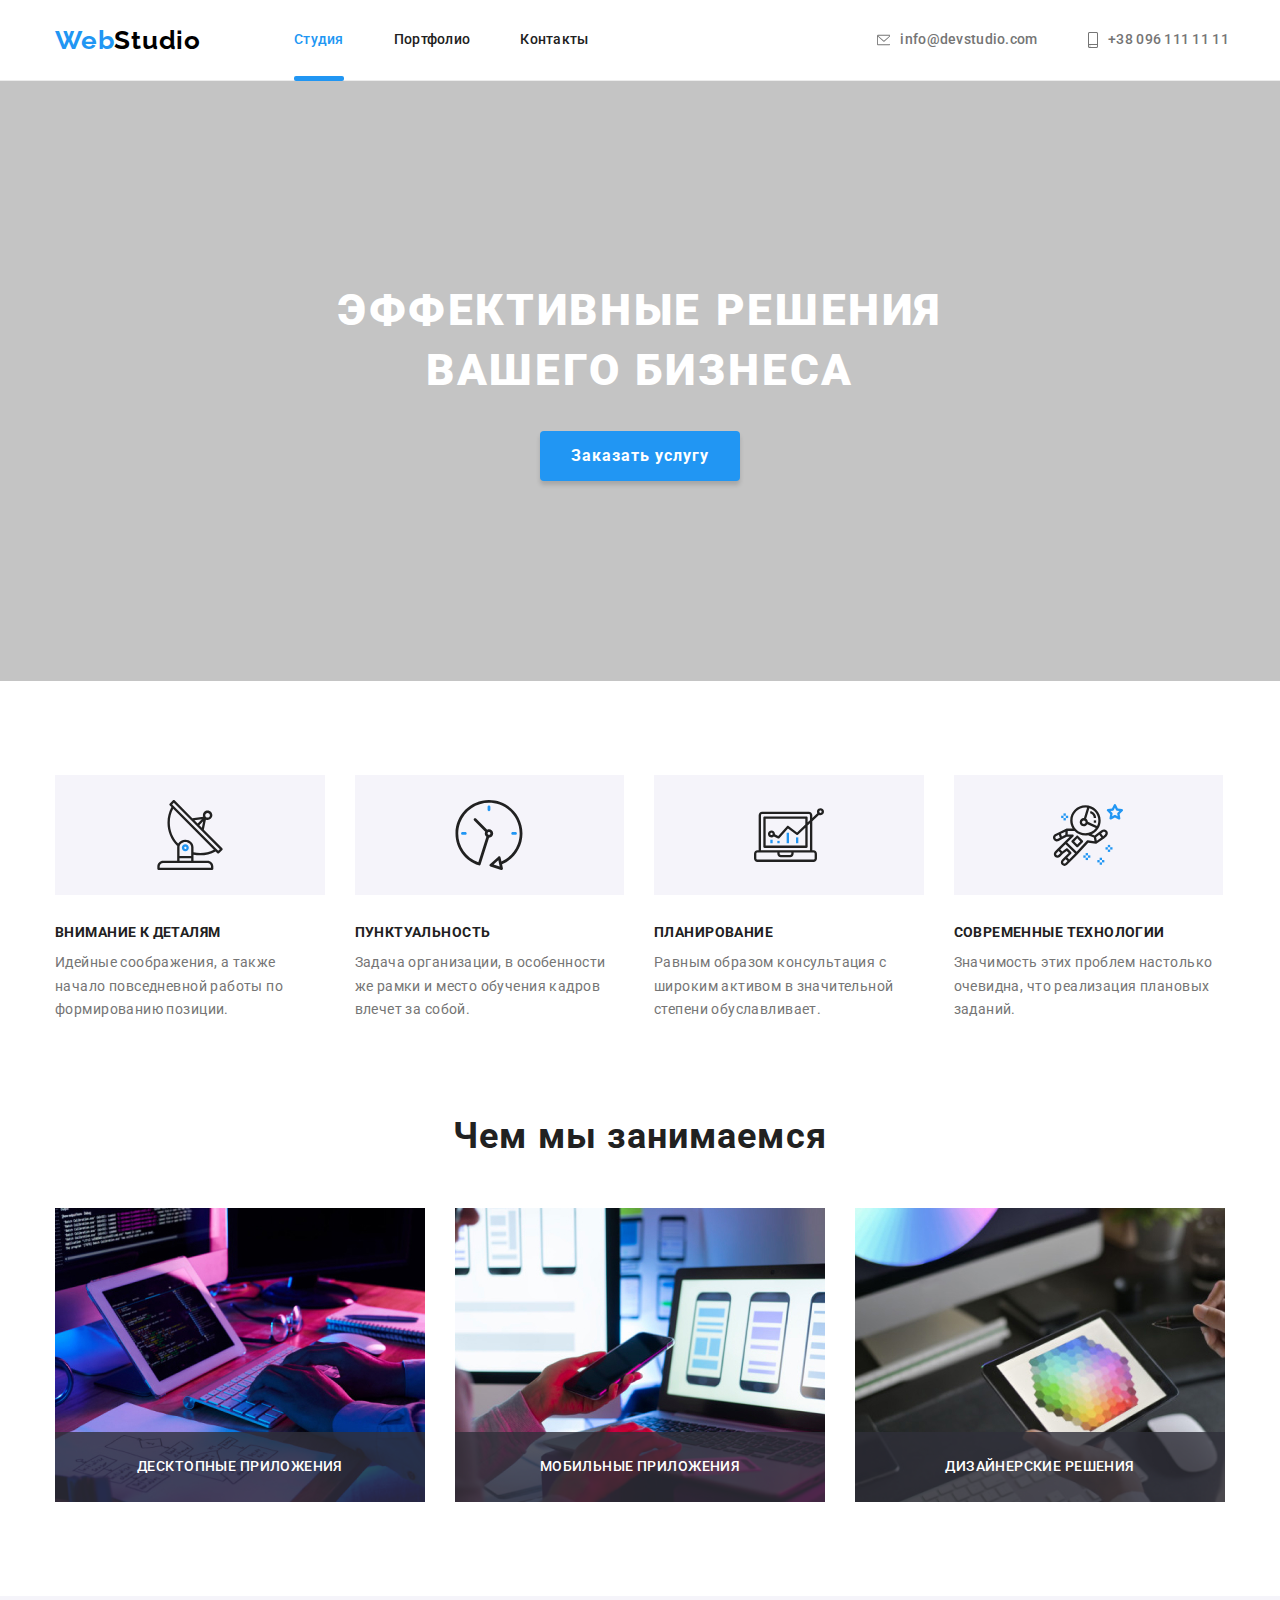
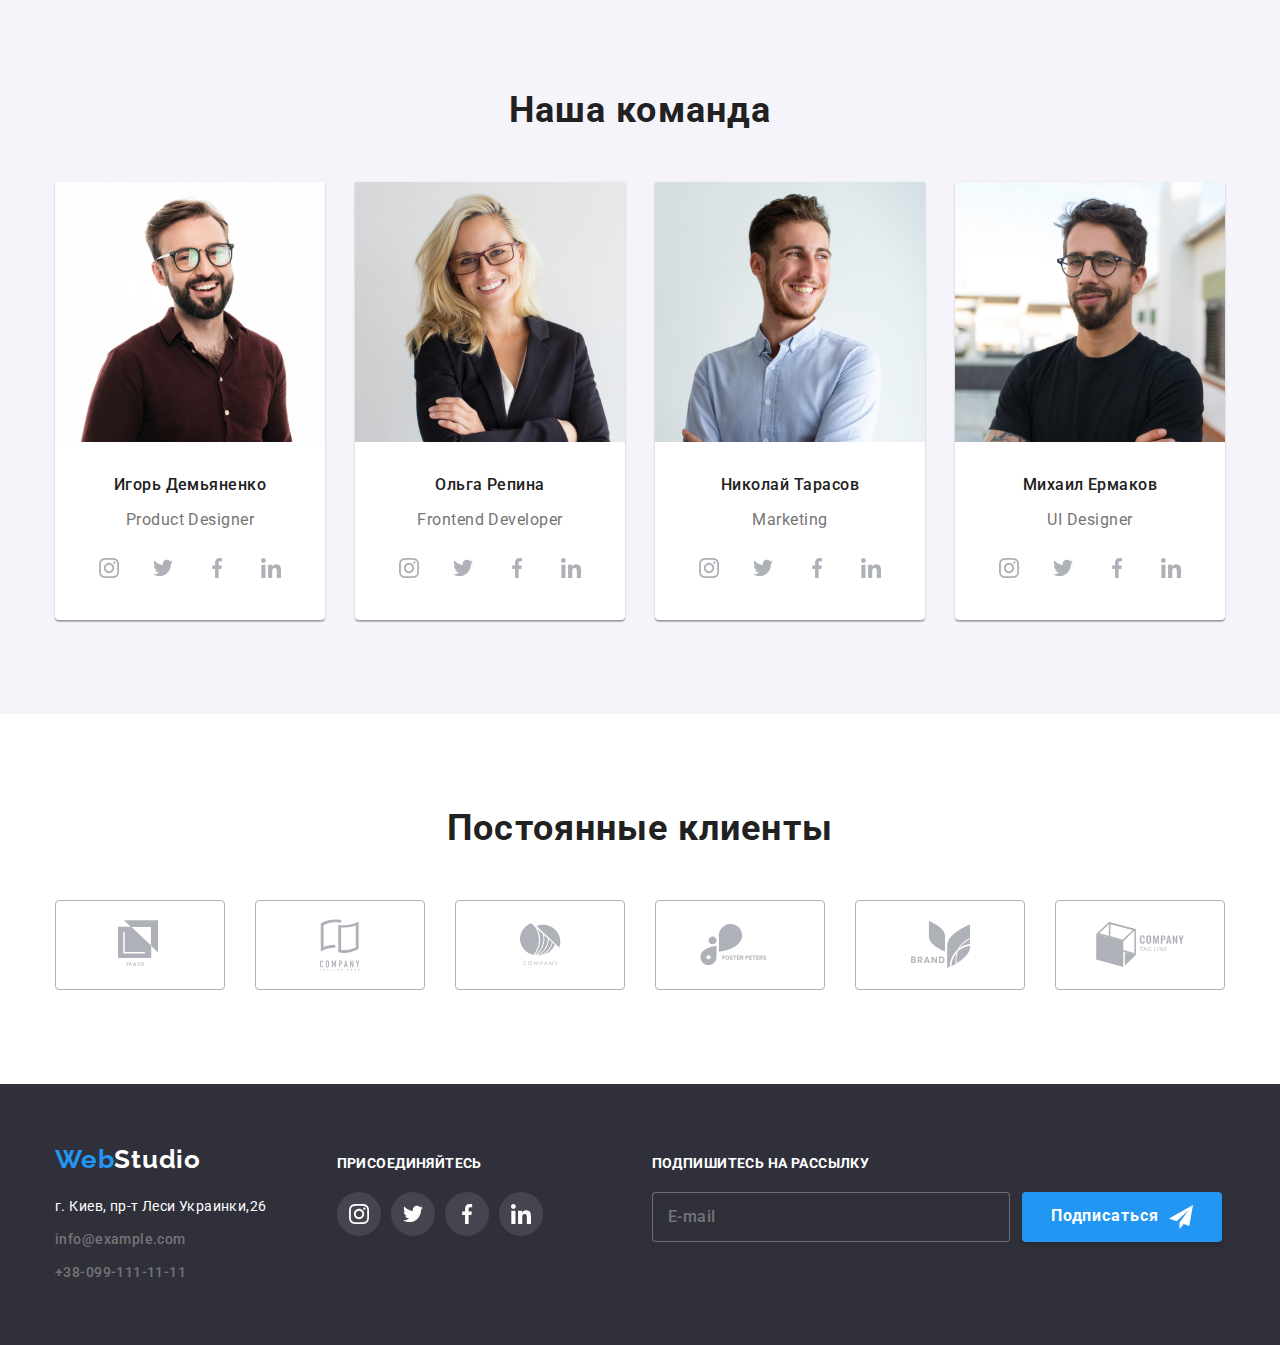
==== index.html @ e91de712 "Initial commit" ====
<!DOCTYPE html>
<html lang="ru">
  <head>
    <meta charset="UTF-8" />
    <meta name="viewport" content="width=, initial-scale=1.0" />
    <title>Студия</title>
    <link rel="stylesheet" href="./sass/base/_normalize.scss" />
    <link rel="preconnect" href="https://fonts.gstatic.com" />
    <link
      href="https://fonts.googleapis.com/css2?family=Raleway:wght@700&family=Roboto:wght@400;500;700;900&display=swap"
      rel="stylesheet"
    />

    <link rel="stylesheet" href="/css/main.css" />
  </head>
  <body>
    <!-- Шапка -->

    <header>
      <div class="container nav">
        <a class="logo header" href="#" lang="en">
          <span class="web">Web</span>Studio
        </a>
        <ul class="nav-link">
          <li class="header-item">
            <a class="header-link current" href="./index.html">Студия</a>
          </li>
          <li class="header-item">
            <a class="header-link" href="./portfolio.html">Портфолио</a>
          </li>
          <li class="header-item">
            <a class="header-link" href="#">Контакты</a>
          </li>
        </ul>
        <ul class="nav-link connection">
          <li class="contacts">
            <a class="header-mail" href="mailto:info@devstudio.com">
              <svg class="mail-icon">
                <use href="./svg/symbol-defs.svg#icon-mail"></use>
              </svg>
              info@devstudio.com
            </a>
          </li>
          <li class="contacts">
            <a class="header-tel" href="tel:+380961111111">
              <svg class="tel-icon">
                <use href="./svg/symbol-defs.svg#icon-smartphone"></use>
              </svg>
              +38 096 111 11 11
            </a>
          </li>
        </ul>
      </div>
    </header>

    <!-- Hero -->

    <main>
      <section class="hero-section">
        <div class="container hero">
          <h1 class="hero-title">
            эффективные решения <br />
            вашего бизнеса
          </h1>
          <button data-modal-open class="hero-button">Заказать услугу</button>
          <div data-modal class="backdrop is-hidden">
            <div class="modal">
              <div class="close-box">
                <button data-modal-close class="close-button">
                  <svg class="svg-close" width="11" height="11">
                    <use href="./svg/symbol-defs.svg#close"></use>
                  </svg>
                </button>
              </div>
              <form>
                <div class="title-box">
                  <p class="modal-title">
                    Оставьте свои данные, мы вам перезвоним
                  </p>
                </div>
                <div class="inputs">
                  <div class="label">
                    <label>
                      <span class="input-text">Имя</span>
                      <input class="input name" type="name" name="Имя" />
                      <svg class="svg name" width="12" height="12">
                        <use href="./svg/symbol-defs.svg#svg-name"></use>
                      </svg>
                    </label>
                  </div>
                  <div class="label">
                    <label>
                      <span class="input-text">Телефон</span>
                      <input class="input phone" type="phone" name="Телефон" />
                      <svg class="svg phone" width="14" height="14">
                        <use href="./svg/symbol-defs.svg#svg-phone"></use>
                      </svg>
                    </label>
                  </div>
                  <div class="label">
                    <label>
                      <span class="input-text">Почта</span>
                      <input class="input mail" type="email" name="Почта" />
                      <svg class="svg mail" width="16" height="12">
                        <use href="./svg/symbol-defs.svg#svg-mail"></use>
                      </svg>
                    </label>
                  </div>
                  <div class="label">
                    <label>
                      <span class="input-text">Комментарий</span>
                      <textarea
                        placeholder="Введите текст"
                        class="input comments"
                        name="comments"
                      ></textarea>
                    </label>
                  </div>
                </div>
                <div class="policy-container">
                  <label class="policy-box">
                    <input
                      class="checkbox visually-hidden"
                      type="checkbox"
                      name="checkbox"
                    />
                    <span class="svg-policy">
                      <svg class="icon-check" width="16" height="15">
                        <use href="./svg/symbol-defs.svg#icon-check"></use>
                      </svg>
                    </span>
                    <span class="checkbox-icon"></span>
                    <span class="policy-text">
                      Соглашаюсь с рассылкой и принимаю
                      <a class="policy-link" href="#">Условия договора</a>
                    </span>
                  </label>
                </div>
                <button class="modal-button" type="submit">Отправить</button>
              </form>
            </div>
          </div>
        </div>
      </section>

      <!-- особенности -->

      <section class="features">
        <div class="container">
          <h2 hidden>--особенности--</h2>
          <ul class="features-container">
            <li class="features-item">
              <a class="features-icon" href="">
                <svg width="70px" height="70px" class="svg-features">
                  <use href="./svg/symbol-defs.svg#icon-antenna"></use>
                </svg>
              </a>
              <h3 class="features-title">ВНИМАНИЕ К ДЕТАЛЯМ</h3>
              <p class="features-text">
                Идейные соображения, а также начало повседневной работы по
                формированию позиции.
              </p>
            </li>
            <li class="features-item">
              <a class="features-icon" href="">
                <svg width="70px" height="70px" class="svg-features">
                  <use href="./svg/symbol-defs.svg#icon-clock"></use>
                </svg>
              </a>
              <h3 class="features-title">ПУНКТУАЛЬНОСТЬ</h3>
              <p class="features-text">
                Задача организации, в особенности же рамки и место обучения
                кадров влечет за собой.
              </p>
            </li>
            <li class="features-item">
              <a class="features-icon" href="">
                <svg width="70px" height="70px" class="svg-features">
                  <use href="./svg/symbol-defs.svg#icon-diagram"></use>
                </svg>
              </a>
              <h3 class="features-title">ПЛАНИРОВАНИЕ</h3>
              <p class="features-text">
                Равным образом консультация с широким активом в значительной
                степени обуславливает.
              </p>
            </li>
            <li class="features-item">
              <a class="features-icon" href="">
                <svg width="70px" height="70px" class="svg-features">
                  <use href="./svg/symbol-defs.svg#icon-astronaut"></use>
                </svg>
              </a>
              <h3 class="features-title">СОВРЕМЕННЫЕ ТЕХНОЛОГИИ</h3>
              <p class="features-text">
                Значимость этих проблем настолько очевидна, что реализация
                плановых заданий.
              </p>
            </li>
          </ul>
        </div>
      </section>

      <!--чем мы занимаемся -->

      <section class="about-company">
        <div class="container company">
          <h2 class="about-title">Чем мы занимаемся</h2>
          <ul class="about-main">
            <li>
              <div class="photo-box">
                <img
                  class="about-photo"
                  src="./photo/box 1.jpg"
                  width="370"
                  alt="пример1"
                />
                <div class="text-box">
                  <h3 class="about-text">Десктопные приложения</h3>
                </div>
              </div>
            </li>
            <li>
              <div class="photo-box">
                <img
                  class="about-photo"
                  src="./photo/box 2.jpg"
                  width="370"
                  alt="пример2"
                />
                <div class="text-box">
                  <h3 class="about-text">Мобильные приложения</h3>
                </div>
              </div>
            </li>
            <li>
              <div class="photo-box">
                <img
                  class="about-photo"
                  src="./photo/box 3.jpg"
                  width="370"
                  alt="пример3"
                />
                <div class="text-box">
                  <h3 class="about-text">Дизайнерские решения</h3>
                </div>
              </div>
            </li>
          </ul>
        </div>
      </section>

      <!--наша команда-->

      <section class="our-command">
        <div class="container cmd">
          <h2 class="cmd-title">Наша команда</h2>
          <ul class="wrk-section">
            <li class="wrk-container">
              <img
                class="image"
                src="./photo/работник 1 (1).jpg"
                width="270"
                alt="Игорь Демьяненко"
              />
              <h3 class="wrk-name">Игорь Демьяненко</h3>
              <p class="wrk-place">Product Designer</p>
              <ul class="icon-box">
                <li class="icon-item">
                  <a class="link-icon" href="#">
                    <svg class="svg-icon">
                      <use href="./svg/symbol-defs.svg#icon-instagram"></use>
                    </svg>
                  </a>
                </li>
                <li class="icon-item">
                  <a class="link-icon" href="#">
                    <svg class="svg-icon">
                      <use href="./svg/symbol-defs.svg#icon-twitter"></use>
                    </svg>
                  </a>
                </li>
                <li class="icon-item">
                  <a class="link-icon" href="#">
                    <svg class="svg-icon">
                      <use href="./svg/symbol-defs.svg#icon-facebook"></use>
                    </svg>
                  </a>
                </li>
                <li class="icon-item">
                  <a class="link-icon" href="#">
                    <svg class="svg-icon">
                      <use href="./svg/symbol-defs.svg#icon-linkedin"></use>
                    </svg>
                  </a>
                </li>
              </ul>
            </li>
            <li class="wrk-container">
              <img
                class="image"
                src="./photo/работник 1 (4).jpg"
                width="270"
                alt="Ольга Репина"
              />
              <h3 class="wrk-name">Ольга Репина</h3>
              <p class="wrk-place">Frontend Developer</p>
              <ul class="icon-box">
                <li class="icon-item">
                  <a class="link-icon" href="#">
                    <svg class="svg-icon">
                      <use href="./svg/symbol-defs.svg#icon-instagram"></use>
                    </svg>
                  </a>
                </li>
                <li class="icon-item">
                  <a class="link-icon" href="#">
                    <svg class="svg-icon">
                      <use href="./svg/symbol-defs.svg#icon-twitter"></use>
                    </svg>
                  </a>
                </li>
                <li class="icon-item">
                  <a class="link-icon" href="#">
                    <svg class="svg-icon">
                      <use href="./svg/symbol-defs.svg#icon-facebook"></use>
                    </svg>
                  </a>
                </li>
                <li class="icon-item">
                  <a class="link-icon" href="#">
                    <svg class="svg-icon">
                      <use href="./svg/symbol-defs.svg#icon-linkedin"></use>
                    </svg>
                  </a>
                </li>
              </ul>
            </li>
            <li class="wrk-container">
              <img
                class="image"
                src="./photo/работник 1 (3).jpg"
                width="270"
                alt="Николай Тарасов"
              />
              <h3 class="wrk-name">Николай Тарасов</h3>
              <p class="wrk-place">Marketing</p>
              <ul class="icon-box">
                <li class="icon-item">
                  <a class="link-icon" href="#">
                    <svg class="svg-icon">
                      <use href="./svg/symbol-defs.svg#icon-instagram"></use>
                    </svg>
                  </a>
                </li>
                <li class="icon-item">
                  <a class="link-icon" href="#">
                    <svg class="svg-icon">
                      <use href="./svg/symbol-defs.svg#icon-twitter"></use>
                    </svg>
                  </a>
                </li>
                <li class="icon-item">
                  <a class="link-icon" href="#">
                    <svg class="svg-icon">
                      <use href="./svg/symbol-defs.svg#icon-facebook"></use>
                    </svg>
                  </a>
                </li>
                <li class="icon-item">
                  <a class="link-icon" href="#">
                    <svg class="svg-icon">
                      <use href="./svg/symbol-defs.svg#icon-linkedin"></use>
                    </svg>
                  </a>
                </li>
              </ul>
            </li>
            <li class="wrk-container">
              <img
                class="image"
                src="./photo/работник 1 (2).jpg"
                width="270"
                alt="Михаил Ермаков"
              />
              <h3 class="wrk-name">Михаил Ермаков</h3>
              <p class="wrk-place">UI Designer</p>
              <ul class="icon-box">
                <li class="icon-item">
                  <a class="link-icon" href="#">
                    <svg class="svg-icon">
                      <use href="./svg/symbol-defs.svg#icon-instagram"></use>
                    </svg>
                  </a>
                </li>
                <li class="icon-item">
                  <a class="link-icon" href="#">
                    <svg class="svg-icon">
                      <use href="./svg/symbol-defs.svg#icon-twitter"></use>
                    </svg>
                  </a>
                </li>
                <li class="icon-item">
                  <a class="link-icon" href="#">
                    <svg class="svg-icon">
                      <use href="./svg/symbol-defs.svg#icon-facebook"></use>
                    </svg>
                  </a>
                </li>
                <li class="icon-item">
                  <a class="link-icon" href="#">
                    <svg class="svg-icon">
                      <use href="./svg/symbol-defs.svg#icon-linkedin"></use>
                    </svg>
                  </a>
                </li>
              </ul>
            </li>
          </ul>
        </div>
      </section>

      <!-- постоянные клиенты -->

      <section class="clients-section">
        <div class="container">
          <h2 class="clients-title">Постоянные клиенты</h2>
        </div>
        <ul class="clients-box">
          <li class="client-list">
            <a class="client-link" href="#">
              <svg width="44.27" height="49.23" class="client-icon">
                <use href="./svg/symbol-defs.svg#icon-yaco"></use>
              </svg>
            </a>
          </li>
          <li class="client-list">
            <a class="client-link" href="#">
              <svg width="40" height="52" class="client-icon">
                <use href="./svg/symbol-defs.svg#icon-company"></use>
              </svg>
            </a>
          </li>
          <li class="client-list">
            <a class="client-link" href="#">
              <svg width="41" height="42.6" class="client-icon">
                <use href="./svg/symbol-defs.svg#icon-tag-line"></use>
              </svg>
            </a>
          </li>
          <li class="client-list">
            <a class="client-link" href="#">
              <svg width="79.66" height="42.02" class="client-icon">
                <use href="./svg/symbol-defs.svg#icon-logo-4"></use>
              </svg>
            </a>
          </li>
          <li class="client-list">
            <a class="client-link" href="#">
              <svg width="59" height="47" class="client-icon">
                <use href="./svg/symbol-defs.svg#icon-logo-5"></use>
              </svg>
            </a>
          </li>
          <li class="client-list">
            <a class="client-link" href="#">
              <svg width="88.48" height="45.44" class="client-icon">
                <use href="./svg/symbol-defs.svg#icon-logo-6"></use>
              </svg>
            </a>
          </li>
        </ul>
      </section>
    </main>

    <!--подвал-->

    <footer class="footer-section">
      <div class="container footer">
        <div>
          <ul>
            <li class="footer-logo">
              <a class="logo footer" href="#" lang="en">
                <span class="web">Web</span>Studio
              </a>
            </li>
          </ul>
          <ul class="ftr-address">
            <li class="footer-address">
              <p class="address">г. Киев, пр-т Леси Украинки,26</p>
            </li>
            <li class="contacts footer">
              <a class="footer-mail" href="mailto:info@example.com"
                >info@example.com</a
              >
            </li>
            <li class="contacts footer">
              <a class="footer-tel" href="tel:+38-099-111-11-11">
                +38-099-111-11-11
              </a>
            </li>
          </ul>
        </div>
        <div class="enjoy-box">
          <p class="footer enjoy">присоединяйтесь</p>
          <ul class="svg-box">
            <li class="footer-item">
              <a class="footer-icon" href="#">
                <svg class="svg-footer">
                  <use href="./svg/symbol-defs.svg#icon-instagram"></use>
                </svg>
              </a>
            </li>
            <li class="footer-item">
              <a class="footer-icon" href="#">
                <svg class="svg-footer">
                  <use href="./svg/symbol-defs.svg#icon-twitter"></use>
                </svg>
              </a>
            </li>
            <li class="footer-item">
              <a class="footer-icon" href="#">
                <svg class="svg-footer">
                  <use href="./svg/symbol-defs.svg#icon-facebook"></use>
                </svg>
              </a>
            </li>
            <li class="footer-item">
              <a class="footer-icon" href="#">
                <svg class="svg-footer">
                  <use href="./svg/symbol-defs.svg#icon-linkedin"></use>
                </svg>
              </a>
            </li>
          </ul>
        </div>
        <div class="subscribe">
          <p class="enjoy">подпишитесь на рассылку</p>
          <form class="form">
            <input
              class="subscribe-input"
              type="email"
              name="email"
              id="name"
              placeholder="E-mail"
            />
            <button type="submit" class="subscribe-btn">
              Подписаться
              <svg class="svg-subscribe" width="24" height="24">
                <use href="./svg/symbol-defs.svg#icon-send"></use>
              </svg>
            </button>
          </form>
        </div>
      </div>
    </footer>
    <script src="/js/modal.js"></script>
  </body>
</html>
---- css/main.css ----
html {
  line-height: 1.15;
  /* 1 */
  -webkit-text-size-adjust: 100%;
  /* 2 */
}

body {
  margin: 0;
}

main {
  display: block;
}

h1 {
  font-size: 2em;
  margin: 0.67em 0;
}

hr {
  -webkit-box-sizing: content-box;
          box-sizing: content-box;
  /* 1 */
  height: 0;
  /* 1 */
  overflow: visible;
  /* 2 */
}

pre {
  font-family: monospace, monospace;
  /* 1 */
  font-size: 1em;
  /* 2 */
}

a {
  background-color: transparent;
}

abbr[title] {
  border-bottom: none;
  /* 1 */
  text-decoration: underline;
  /* 2 */
  -webkit-text-decoration: underline dotted;
          text-decoration: underline dotted;
  /* 2 */
}

b,
strong {
  font-weight: bolder;
}

code,
kbd,
samp {
  font-family: monospace, monospace;
  /* 1 */
  font-size: 1em;
  /* 2 */
}

small {
  font-size: 80%;
}

sub,
sup {
  font-size: 75%;
  line-height: 0;
  position: relative;
  vertical-align: baseline;
}

sub {
  bottom: -0.25em;
}

sup {
  top: -0.5em;
}

img {
  border-style: none;
}

button,
input,
optgroup,
select,
textarea {
  font-family: inherit;
  /* 1 */
  font-size: 100%;
  /* 1 */
  line-height: 1.15;
  /* 1 */
  margin: 0;
  /* 2 */
}

button,
input {
  /* 1 */
  overflow: visible;
}

button,
select {
  /* 1 */
  text-transform: none;
}

button,
[type="button"],
[type="reset"],
[type="submit"] {
  -webkit-appearance: button;
}

button::-moz-focus-inner,
[type="button"]::-moz-focus-inner,
[type="reset"]::-moz-focus-inner,
[type="submit"]::-moz-focus-inner {
  border-style: none;
  padding: 0;
}

button:-moz-focusring,
[type="button"]:-moz-focusring,
[type="reset"]:-moz-focusring,
[type="submit"]:-moz-focusring {
  outline: 1px dotted ButtonText;
}

fieldset {
  padding: 0.35em 0.75em 0.625em;
}

legend {
  -webkit-box-sizing: border-box;
          box-sizing: border-box;
  /* 1 */
  color: inherit;
  /* 2 */
  display: table;
  /* 1 */
  max-width: 100%;
  /* 1 */
  padding: 0;
  /* 3 */
  white-space: normal;
  /* 1 */
}

progress {
  vertical-align: baseline;
}

textarea {
  overflow: auto;
}

[type="checkbox"],
[type="radio"] {
  -webkit-box-sizing: border-box;
          box-sizing: border-box;
  /* 1 */
  padding: 0;
  /* 2 */
}

[type="number"]::-webkit-inner-spin-button,
[type="number"]::-webkit-outer-spin-button {
  height: auto;
}

[type="search"] {
  -webkit-appearance: textfield;
  /* 1 */
  outline-offset: -2px;
  /* 2 */
}

[type="search"]::-webkit-search-decoration {
  -webkit-appearance: none;
}

::-webkit-file-upload-button {
  -webkit-appearance: button;
  /* 1 */
  font: inherit;
  /* 2 */
}

details {
  display: block;
}

summary {
  display: list-item;
}

template {
  display: none;
}

[hidden] {
  display: none;
}

html *,
*::before,
*::after {
  -webkit-box-sizing: border-box;
          box-sizing: border-box;
}

ul {
  margin: 0px;
  -webkit-padding-start: 0px;
          padding-inline-start: 0px;
}

body {
  font-family: Roboto, sans-serif;
  font-style: normal;
  margin-left: auto;
  margin-right: auto;
}

a {
  text-decoration: none;
}

li {
  list-style: none;
}

button {
  cursor: pointer;
}

.container {
  width: 1200px;
  padding-left: 15px;
  padding-right: 15px;
  margin-left: auto;
  margin-right: auto;
}

textarea {
  resize: none;
}

textarea::-webkit-input-placeholder {
  color: rgba(117, 117, 117, 0.5);
}

textarea:-ms-input-placeholder {
  color: rgba(117, 117, 117, 0.5);
}

textarea::-ms-input-placeholder {
  color: rgba(117, 117, 117, 0.5);
}

textarea::placeholder {
  color: rgba(117, 117, 117, 0.5);
}

.visually-hidden {
  position: absolute;
  clip: rect(0 0 0 0);
  width: 1px;
  height: 1px;
  margin: -1px;
}

.logo {
  font-family: raleway;
  font-weight: 700;
  font-size: 26px;
  line-height: 1.19;
  letter-spacing: 0.03em;
  color: #000000;
}

.logo.header {
  margin-right: 93px;
}

.header-section .logo {
  color: #000000;
}

.footer-section .logo {
  color: #ffffff;
}

.logo .web {
  color: #2196f3;
}

header {
  border-bottom: 1px solid #ececec;
}

.container.nav {
  display: -webkit-box;
  display: -ms-flexbox;
  display: flex;
  -webkit-box-align: center;
      -ms-flex-align: center;
          align-items: center;
}

.nav-link,
.connection {
  display: -webkit-box;
  display: -ms-flexbox;
  display: flex;
  padding: 0px;
  margin: 0px;
}

.nav-link :not(:last-child) {
  padding-right: 50px;
}

.header-link {
  position: relative;
  -webkit-transition: 250ms cubic-bezier(0.4, 0, 0.2, 1);
  transition: 250ms cubic-bezier(0.4, 0, 0.2, 1);
  -webkit-transition-property: color;
  transition-property: color;
  display: block;
  padding-bottom: 32px;
  padding-top: 32px;
  font-weight: 500;
  font-size: 14px;
  line-height: 1.14;
  letter-spacing: 0.02em;
  color: #212121;
}

.header-link:focus, .header-link:hover {
  color: #2196f3;
}

.header-link.current {
  color: #2196f3;
}

.header-link.current::after {
  content: "";
  position: absolute;
  left: 0;
  bottom: -1px;
  width: 100%;
  height: 5px;
  border-radius: 2px;
  display: block;
  background-color: #2196f3;
}

.contacts {
  font-weight: 500;
  font-size: 14px;
}

.contacts .header-tel {
  -webkit-transition: 250ms cubic-bezier(0.4, 0, 0.2, 1);
  transition: 250ms cubic-bezier(0.4, 0, 0.2, 1);
  -webkit-transition-property: color;
  transition-property: color;
  display: -webkit-box;
  display: -ms-flexbox;
  display: flex;
  padding-bottom: 39.5px;
  padding-top: 39.5px;
  line-height: 1.14;
  letter-spacing: 0.02em;
  color: #757575;
}

.contacts .header-mail {
  -webkit-transition: 250ms cubic-bezier(0.4, 0, 0.2, 1);
  transition: 250ms cubic-bezier(0.4, 0, 0.2, 1);
  -webkit-transition-property: color;
  transition-property: color;
  display: -webkit-box;
  display: -ms-flexbox;
  display: flex;
  padding-bottom: 39.5px;
  padding-top: 39.5px;
  margin-left: 288px;
  line-height: 1.14;
  letter-spacing: 0.02em;
  color: #757575;
}

.contacts .header-mail:hover, .contacts .header-mail:focus {
  color: #2196f3;
}

.header-mail {
  width: 161px;
  height: 16px;
  -webkit-box-align: center;
      -ms-flex-align: center;
          align-items: center;
  -webkit-box-pack: center;
      -ms-flex-pack: center;
          justify-content: center;
  color: #757575;
}

.mail-icon {
  width: 16px;
  height: 12px;
  margin-right: 10px;
  fill: currentColor;
}

.header-tel {
  width: 142px;
  height: 16px;
  -webkit-box-align: center;
      -ms-flex-align: center;
          align-items: center;
  -webkit-box-pack: center;
      -ms-flex-pack: center;
          justify-content: center;
  color: #757575;
}

.header-tel:hover, .header-tel:focus {
  color: #2196f3;
}

.tel-icon {
  width: 10px;
  height: 16px;
  margin-right: 10px;
  fill: currentColor;
}

.port-section {
  padding-top: 81px;
  padding-bottom: 94px;
}

.btn-container {
  display: -webkit-box;
  display: -ms-flexbox;
  display: flex;
  -webkit-box-pack: center;
      -ms-flex-pack: center;
          justify-content: center;
  padding-bottom: 50px;
}

.btn-container :not(:last-child) {
  margin-right: 8px;
}

.port-link {
  font-weight: 500;
  font-size: 16px;
  line-height: 1.62;
  text-align: center;
  letter-spacing: 0.03em;
  border-radius: 4px;
  background: #f5f4fa;
  outline: none;
  border: 0;
  padding: 6px 22px 6px 22px;
  -webkit-transition: 250ms cubic-bezier(0.4, 0, 0.2, 1);
  transition: 250ms cubic-bezier(0.4, 0, 0.2, 1);
  -webkit-transition-property: color, background, -webkit-box-shadow;
  transition-property: color, background, -webkit-box-shadow;
  transition-property: color, background, box-shadow;
  transition-property: color, background, box-shadow, -webkit-box-shadow;
}

.port-link:focus, .port-link:hover {
  background: #2196f3;
  color: #ffffff;
  -webkit-box-shadow: 0px 3px 1px rgba(0, 0, 0, 0.1), 0px 1px 2px rgba(0, 0, 0, 0.08), 0px 2px 2px rgba(0, 0, 0, 0.12);
          box-shadow: 0px 3px 1px rgba(0, 0, 0, 0.1), 0px 1px 2px rgba(0, 0, 0, 0.08), 0px 2px 2px rgba(0, 0, 0, 0.12);
}

.port-box {
  padding: 0px;
  display: -webkit-box;
  display: -ms-flexbox;
  display: flex;
  -ms-flex-wrap: wrap;
      flex-wrap: wrap;
}

.port-container:hover,
.port-container :focus {
  -webkit-box-shadow: 0px 1px 1px rgba(0, 0, 0, 0.12), 0px 4px 4px rgba(0, 0, 0, 0.06), 1px 4px 6px rgba(0, 0, 0, 0.16);
          box-shadow: 0px 1px 1px rgba(0, 0, 0, 0.12), 0px 4px 4px rgba(0, 0, 0, 0.06), 1px 4px 6px rgba(0, 0, 0, 0.16);
}

.port-container {
  display: block;
  cursor: pointer;
  -ms-flex-preferred-size: calc((100% / 3 - 30px) / 3);
      flex-basis: calc((100% / 3 - 30px) / 3);
  -webkit-transition: 250ms cubic-bezier(0.4, 0, 0.2, 1);
  transition: 250ms cubic-bezier(0.4, 0, 0.2, 1);
  -webkit-transition-property: -webkit-box-shadow;
  transition-property: -webkit-box-shadow;
  transition-property: box-shadow;
  transition-property: box-shadow, -webkit-box-shadow;
  margin-right: 30px;
}

.port-container:nth-child(-n + 6) {
  margin-bottom: 30px;
}

.port-container:nth-child(3n) {
  margin-right: 0px;
}

.port-container :focus .card-text,
.port-container :hover .card-text {
  -webkit-transform: translateY(0%);
          transform: translateY(0%);
}

.port-container:focus .example-link,
.port-container:hover .example-link {
  -webkit-box-shadow: 0px 1px 1px rgba(0, 0, 0, 0.12), 0px 4px 4px rgba(0, 0, 0, 0.06), 1px 4px 6px rgba(0, 0, 0, 0.16);
          box-shadow: 0px 1px 1px rgba(0, 0, 0, 0.12), 0px 4px 4px rgba(0, 0, 0, 0.06), 1px 4px 6px rgba(0, 0, 0, 0.16);
}

.port-card {
  position: relative;
  width: 368px;
  height: 294px;
  overflow: hidden;
}

.card-text {
  padding: 63px 24px;
  margin: 0px;
  font-weight: 400;
  font-size: 18px;
  line-height: 1.55;
  letter-spacing: 0.03em;
  color: #ffffff;
  display: -webkit-box;
  display: -ms-flexbox;
  display: flex;
  -webkit-box-align: center;
      -ms-flex-align: center;
          align-items: center;
  position: absolute;
  top: 0;
  left: 0;
  width: 100%;
  height: 100%;
  -webkit-transition: 250ms cubic-bezier(0.4, 0, 0.2, 1);
  transition: 250ms cubic-bezier(0.4, 0, 0.2, 1);
  -webkit-transition-property: -webkit-transform;
  transition-property: -webkit-transform;
  transition-property: transform;
  transition-property: transform, -webkit-transform;
  -webkit-transform: translateY(100%);
          transform: translateY(100%);
  background: rgba(33, 150, 243, 0.9);
}

.title-container {
  padding: 20px 24px 20px 24px;
  border-bottom: 1px solid #eeeeee;
  border-left: 1px solid #eeeeee;
  border-right: 1px solid #eeeeee;
}

.port-container .port-title {
  margin: 0px;
  font-weight: 700;
  font-size: 18px;
  line-height: 2;
  letter-spacing: 0.06em;
  color: #212121;
}

.port-container .port-text {
  margin: 0px;
  font-weight: 400;
  font-size: 16px;
  line-height: 1.87;
  letter-spacing: 0.03em;
  color: #757575;
}

.hero-section {
  padding-top: 200px;
  padding-bottom: 200px;
  margin: 0 auto;
  max-width: 1600px;
  background-color: #c4c4c4;
  background-image: -webkit-gradient(linear, left top, right top, from(rgba(47, 48, 58, 0.4))) url(.././photo/background.jpg);
  background-image: linear-gradient(to right rgba(47, 48, 58, 0.4), rgba(47, 48, 58, 0.4)) url(.././photo/background.jpg);
}

.hero.container {
  display: -webkit-box;
  display: -ms-flexbox;
  display: flex;
  -webkit-box-align: center;
      -ms-flex-align: center;
          align-items: center;
  -webkit-box-orient: vertical;
  -webkit-box-direction: normal;
      -ms-flex-direction: column;
          flex-direction: column;
}

.hero-title {
  font-weight: 900;
  font-size: 44px;
  line-height: 1.36;
  text-align: center;
  letter-spacing: 0.06em;
  text-transform: uppercase;
  color: #ffffff;
  margin: 0px;
  padding-bottom: 30px;
}

.hero-button {
  font-weight: 700;
  font-size: 16px;
  line-height: 1.87;
  text-align: center;
  -webkit-box-pack: center;
      -ms-flex-pack: center;
          justify-content: center;
  letter-spacing: 0.06em;
  color: #ffffff;
  background: #2196f3;
  -webkit-box-shadow: 0px 4px 4px rgba(0, 0, 0, 0.15);
          box-shadow: 0px 4px 4px rgba(0, 0, 0, 0.15);
  border-radius: 4px;
  border: 0;
  outline: none;
  width: 200px;
  height: 50px;
}

.backdrop {
  position: fixed;
  top: 0;
  left: 0;
  z-index: 1;
  width: 100%;
  height: 100%;
  background: rgba(0, 0, 0, 0.2);
  -webkit-transition: 250ms cubic-bezier(0.4, 0, 0.2, 1);
  transition: 250ms cubic-bezier(0.4, 0, 0.2, 1);
}

.backdrop.is-hidden {
  opacity: 0;
  pointer-events: none;
}

.modal {
  position: absolute;
  top: 50%;
  left: 50%;
  width: 528px;
  height: 581px;
  background-color: #ffffff;
  -webkit-transform: translate(-50%, -50%);
          transform: translate(-50%, -50%);
}

.close-button {
  position: absolute;
  top: 0;
  right: 0;
  -webkit-box-align: center;
      -ms-flex-align: center;
          align-items: center;
  -webkit-box-pack: center;
      -ms-flex-pack: center;
          justify-content: center;
  -webkit-box-sizing: border-box;
          box-sizing: border-box;
  margin: 8px 8px;
  width: 30px;
  height: 30px;
  border-radius: 50%;
  background: #ffffff;
  border: 1px solid rgba(0, 0, 0, 0.1);
  -webkit-transition: 250ms cubic-bezier(0.4, 0, 0.2, 1);
  transition: 250ms cubic-bezier(0.4, 0, 0.2, 1);
}

.close-box :focus,
.close-box :hover {
  fill: #2196f3;
  color: #2196f3;
}

.title-box {
  display: -webkit-box;
  display: -ms-flexbox;
  display: flex;
  -webkit-box-align: center;
      -ms-flex-align: center;
          align-items: center;
  -webkit-box-pack: center;
      -ms-flex-pack: center;
          justify-content: center;
  width: 448px;
  height: 23px;
  margin: 40px 40px 2px 40px;
}

.modal-title {
  font-weight: 700;
  font-size: 20px;
  line-height: 1.15px;
  text-align: center;
  letter-spacing: 0.03em;
  color: #212121;
  margin: 0;
}

.inputs {
  margin: 12px 40px 20px 40px;
}

.label {
  position: relative;
  margin-top: 28px;
}

.svg {
  position: absolute;
  top: 50%;
  left: 12px;
  -webkit-transform: translateY(-50%);
          transform: translateY(-50%);
}

.input-text {
  position: absolute;
  top: -10px;
  left: 0;
  -webkit-transform: translateY(-50%);
          transform: translateY(-50%);
  font-weight: normal;
  font-size: 12px;
  line-height: 1.16;
  letter-spacing: 0.01em;
  color: #757575;
}

.input {
  width: 448px;
  height: 40px;
  padding: 12px 42px;
  border: 1px solid rgba(33, 33, 33, 0.2);
  -webkit-box-sizing: border-box;
          box-sizing: border-box;
  border-radius: 4px;
  outline: none;
  font-weight: normal;
  font-size: 12px;
  line-height: 1.16px;
  letter-spacing: 0.01em;
  color: #757575;
  -webkit-transition: 250ms cubic-bezier(0.4, 0, 0.2, 1);
  transition: 250ms cubic-bezier(0.4, 0, 0.2, 1);
}

.input:focus {
  border-color: #2196f3;
}

.input:focus + .svg {
  fill: #2196f3;
}

.input.comments {
  width: 448px;
  height: 120px;
  padding: 12px 16px;
  font-size: 12px;
  line-height: 1.16;
}

.policy-box {
  position: relative;
  display: -webkit-box;
  display: -ms-flexbox;
  display: flex;
  -webkit-box-pack: center;
      -ms-flex-pack: center;
          justify-content: center;
  -webkit-box-align: center;
      -ms-flex-align: center;
          align-items: center;
}

.svg-policy {
  width: 16px;
  height: 15px;
  position: relative;
  left: 2px;
  -webkit-transition: 250ms cubic-bezier(0.4, 0, 0.2, 1);
  transition: 250ms cubic-bezier(0.4, 0, 0.2, 1);
  opacity: 0;
  color: #ffffff;
  background-color: #2196f3;
  border-radius: 3px;
}

.checkbox:checked ~ .checkbox-icon {
  opacity: 0;
}

.checkbox:checked ~ .svg-policy {
  opacity: 1;
}

.checkbox-icon {
  position: relative;
  left: -14px;
  -webkit-transition: 250ms cubic-bezier(0.4, 0, 0.2, 1);
  transition: 250ms cubic-bezier(0.4, 0, 0.2, 1);
  cursor: pointer;
  width: 16px;
  height: 15px;
  border: 2px solid #212121;
  border-radius: 3px;
}

.policy-text {
  margin: 0;
  font-weight: normal;
  font-size: 14px;
  line-height: 1.71;
  letter-spacing: 0.03em;
  cursor: pointer;
  color: #757575;
}

.policy-link {
  color: #2196f3;
  border-bottom: 1px solid #2196f3;
}

.modal-button {
  display: -webkit-box;
  display: -ms-flexbox;
  display: flex;
  -webkit-box-pack: center;
      -ms-flex-pack: center;
          justify-content: center;
  -webkit-box-align: center;
      -ms-flex-align: center;
          align-items: center;
  width: 200px;
  height: 50px;
  margin: 30px 164px 37px 164px;
  background: #2196f3;
  -webkit-box-shadow: 0px 4px 4px rgba(0, 0, 0, 0.15);
          box-shadow: 0px 4px 4px rgba(0, 0, 0, 0.15);
  border-radius: 4px;
  border: none;
  font-weight: bold;
  font-size: 16px;
  line-height: 18.7px;
  display: flex;
  align-items: center;
  text-align: center;
  letter-spacing: 0.06em;
  color: #ffffff;
}

.features {
  padding-top: 94px;
}

.features-container {
  display: -webkit-box;
  display: -ms-flexbox;
  display: flex;
  -ms-flex-wrap: wrap;
      flex-wrap: wrap;
  padding: 0px;
}

.features-item {
  margin-right: 30px;
  width: 270;
  -ms-flex-preferred-size: calc(100% / 4 - 23px);
      flex-basis: calc(100% / 4 - 23px);
}

.features-container :last-of-type {
  margin-right: 0px;
}

.features-title {
  font-size: 14px;
  letter-spacing: 0.03em;
  font-weight: 700;
  line-height: 1.14;
  text-transform: uppercase;
  color: #212121;
  margin-top: 0px;
  margin-bottom: 0px;
  margin-top: 30px;
}

.features-text {
  font-size: 14px;
  letter-spacing: 0.03em;
  font-weight: 400;
  line-height: 1.71;
  color: #757575;
  margin: 0px;
  margin-top: 10px;
}

.features-icon {
  display: -webkit-box;
  display: -ms-flexbox;
  display: flex;
  -webkit-box-pack: center;
      -ms-flex-pack: center;
          justify-content: center;
  -webkit-box-align: center;
      -ms-flex-align: center;
          align-items: center;
  height: 120px;
  background-color: #f5f4fa;
}

.about-company {
  padding-top: 94px;
  padding-bottom: 94px;
}

.about-main {
  display: -webkit-box;
  display: -ms-flexbox;
  display: flex;
  -webkit-box-align: center;
      -ms-flex-align: center;
          align-items: center;
  padding: 0px;
}

.about-main > :not(:last-child) {
  margin-right: 30px;
}

.about-title {
  font-weight: 700;
  font-size: 36px;
  line-height: 1.16;
  text-align: center;
  letter-spacing: 0.03em;
  color: #212121;
  margin: 0px;
  padding-bottom: 50px;
}

.photo-box {
  position: relative;
  width: 370px;
  height: 294px;
}

.text-box {
  position: absolute;
  bottom: 0;
  left: 0;
  display: -webkit-box;
  display: -ms-flexbox;
  display: flex;
  -webkit-box-pack: center;
      -ms-flex-pack: center;
          justify-content: center;
  -webkit-box-align: center;
      -ms-flex-align: center;
          align-items: center;
  width: 370px;
  height: 70px;
  background: rgba(47, 48, 58, 0.8);
}

.about-text {
  margin: 0;
  display: -webkit-box;
  display: -ms-flexbox;
  display: flex;
  font-weight: 500;
  font-size: 14px;
  line-height: 1.14;
  letter-spacing: 0.03em;
  text-transform: uppercase;
  color: #ffffff;
}

.our-command {
  background-color: #f5f4fa;
  padding-top: 94px;
  padding-bottom: 94px;
}

.wrk-section {
  display: -webkit-box;
  display: -ms-flexbox;
  display: flex;
  -webkit-box-pack: center;
      -ms-flex-pack: center;
          justify-content: center;
}

.cmd-title {
  padding-bottom: 50px;
  margin: 0px;
  font-weight: 700;
  font-size: 36px;
  line-height: 1.16;
  text-align: center;
  letter-spacing: 0.03em;
  color: #212121;
}

.wrk-container {
  background: #ffffff;
  -webkit-box-shadow: 0px 1px 3px rgba(0, 0, 0, 0.12), 0px 1px 1px rgba(0, 0, 0, 0.14), 0px 2px 1px rgba(0, 0, 0, 0.2);
          box-shadow: 0px 1px 3px rgba(0, 0, 0, 0.12), 0px 1px 1px rgba(0, 0, 0, 0.14), 0px 2px 1px rgba(0, 0, 0, 0.2);
  border-radius: 0px 0px 4px 4px;
}

.wrk-name {
  margin: 30px auto 10px auto;
  text-align: center;
  font-weight: 500;
  font-size: 16px;
  line-height: 1.18;
  letter-spacing: 0.03em;
  color: #212121;
}

.wrk-place {
  text-align: center;
  font-weight: 400;
  font-size: 16px;
  line-height: 1.18;
  text-align: center;
  letter-spacing: 0.03em;
  color: #757575;
}

.wrk-container {
  margin-right: 30px;
}

.wrk-container:last-child {
  margin-right: 0px;
}

.icon-box {
  display: -webkit-box;
  display: -ms-flexbox;
  display: flex;
  -webkit-box-pack: center;
      -ms-flex-pack: center;
          justify-content: center;
  margin-bottom: 30px;
}

.icon-box :not(:last-child) {
  margin-right: 10px;
}

.link-icon {
  display: -webkit-inline-box;
  display: -ms-inline-flexbox;
  display: inline-flex;
  -webkit-box-pack: center;
      -ms-flex-pack: center;
          justify-content: center;
  -webkit-box-align: center;
      -ms-flex-align: center;
          align-items: center;
  width: 44px;
  height: 44px;
  border-radius: 50%;
  background-color: #ffffff;
  color: #afb1b8;
  -webkit-transition: 250ms cubic-bezier(0.4, 0, 0.2, 1);
  transition: 250ms cubic-bezier(0.4, 0, 0.2, 1);
  -webkit-transition-property: color, background-color;
  transition-property: color, background-color;
}

.link-icon:focus, .link-icon:hover {
  background-color: #2196f3;
  color: #ffffff;
}

.svg-icon {
  width: 20px;
  height: 20px;
  fill: currentColor;
}

.clients-section {
  padding-top: 94px;
  padding-bottom: 94px;
}

.clients-title {
  font-weight: 700;
  font-size: 36px;
  line-height: 1.16;
  text-align: center;
  letter-spacing: 0.03em;
  color: #212121;
  padding-bottom: 50px;
  margin: 0px;
}

.clients-box {
  display: -webkit-box;
  display: -ms-flexbox;
  display: flex;
  -webkit-box-pack: center;
      -ms-flex-pack: center;
          justify-content: center;
}

.client-list:nth-child(-n + 5) {
  margin-right: 30px;
}

.client-link {
  -webkit-transition: 250ms cubic-bezier(0.4, 0, 0.2, 1);
  transition: 250ms cubic-bezier(0.4, 0, 0.2, 1);
  -webkit-transition-property: color, border-color;
  transition-property: color, border-color;
  width: 170px;
  height: 90px;
  border-color: #afb1b8;
  color: #afb1b8;
  border: 1px solid;
  border-radius: 4px;
  display: -webkit-box;
  display: -ms-flexbox;
  display: flex;
  -webkit-box-pack: center;
      -ms-flex-pack: center;
          justify-content: center;
  -webkit-box-align: center;
      -ms-flex-align: center;
          align-items: center;
  outline: none;
}

.client-link:hover, .client-link:focus {
  color: #2196f3;
  border-color: #2196f3;
}

.client-icon {
  fill: currentColor;
}

.logo.footer {
  margin: 0px;
}

.container.footer {
  display: -webkit-box;
  display: -ms-flexbox;
  display: flex;
}

.footer-section {
  background-color: #2f303a;
  padding-bottom: 60px;
  padding-top: 60px;
}

.contacts .footer-tel {
  line-height: 1.71;
  letter-spacing: 0.03em;
  color: #757575;
}

.contacts .footer-mail {
  line-height: 1.71;
  letter-spacing: 0.03em;
  color: #757575;
}

.address {
  font-style: inherit;
  font-weight: 400;
  font-size: 14px;
  line-height: 1.71;
  letter-spacing: 0.03em;
  color: #ffffff;
  margin: 0px;
}

.contacts.footer {
  padding-top: 9px;
}

.ftr-address {
  padding-top: 20px;
}

.enjoy {
  font-weight: 700;
  font-size: 14px;
  line-height: 1.14;
  letter-spacing: 0.03em;
  text-transform: uppercase;
  color: #ffffff;
  padding-bottom: 20px;
  margin: 0px;
}

.enjoy-box {
  margin-top: 12px;
  margin-left: 70px;
}

.svg-box {
  display: -webkit-box;
  display: -ms-flexbox;
  display: flex;
  -ms-flex-item-align: center;
      align-self: center;
}

.svg-box :not(:last-child) {
  margin-right: 10px;
}

.footer-icon {
  -webkit-transition: 250ms cubic-bezier(0.4, 0, 0.2, 1);
  transition: 250ms cubic-bezier(0.4, 0, 0.2, 1);
  -webkit-transition-property: background-color;
  transition-property: background-color;
  display: -webkit-box;
  display: -ms-flexbox;
  display: flex;
  -webkit-box-align: center;
      -ms-flex-align: center;
          align-items: center;
  -webkit-box-pack: center;
      -ms-flex-pack: center;
          justify-content: center;
  width: 44px;
  height: 44px;
  border-radius: 50%;
  background: rgba(255, 255, 255, 0.1);
  color: #ffffff;
}

.footer-icon:hover, .footer-icon:focus {
  background-color: #2196f3;
}

.svg-footer {
  width: 20px;
  height: 20px;
  fill: currentColor;
}

.subscribe {
  margin-top: 12px;
  margin-left: 109px;
}

.subscribe-input {
  font-weight: 500;
  font-size: 16px;
  line-height: 12.5px;
  letter-spacing: 0.03em;
  color: rgba(255, 255, 255, 0.6);
  border: 1px solid rgba(255, 255, 255, 0.3);
  border-radius: 4px;
  background-color: #2f303a;
  margin-right: 12px;
  padding: 16px 15px;
  height: 50px;
  width: 358px;
}

.subscribe-btn {
  font-weight: 700;
  font-size: 16px;
  line-height: 18.7px;
  display: -webkit-box;
  display: -ms-flexbox;
  display: flex;
  -webkit-box-align: center;
      -ms-flex-align: center;
          align-items: center;
  text-align: center;
  letter-spacing: 0.06em;
  padding: 10px 28px 10px 29px;
  color: #ffffff;
  background: #2196f3;
  -webkit-box-shadow: 0px 4px 4px rgba(0, 0, 0, 0.15);
          box-shadow: 0px 4px 4px rgba(0, 0, 0, 0.15);
  border-radius: 4px;
  border: none;
  height: 50px;
  width: 200px;
}

.form {
  display: -webkit-box;
  display: -ms-flexbox;
  display: flex;
  -webkit-box-align: center;
      -ms-flex-align: center;
          align-items: center;
  -webkit-box-pack: center;
      -ms-flex-pack: center;
          justify-content: center;
}

.svg-subscribe {
  margin-left: 10px;
  fill: currentColor;
}
/*# sourceMappingURL=main.css.map */
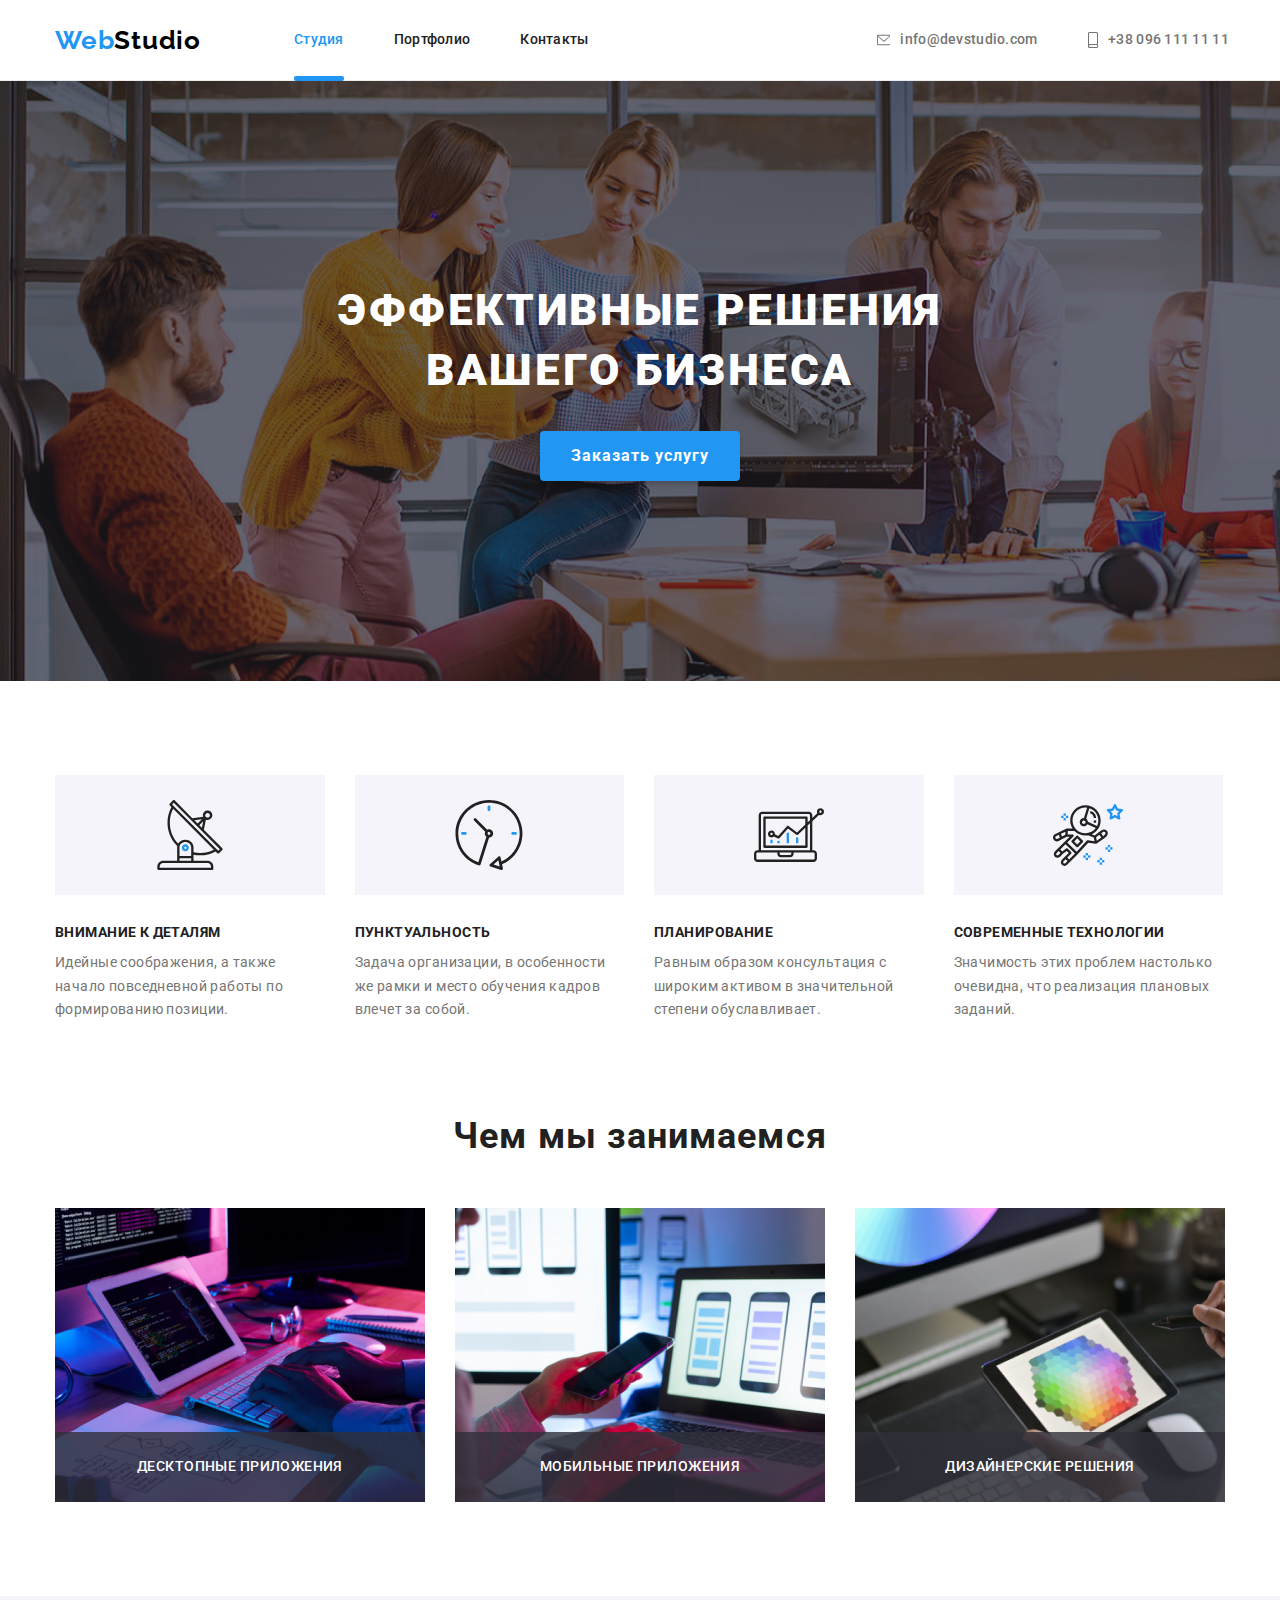
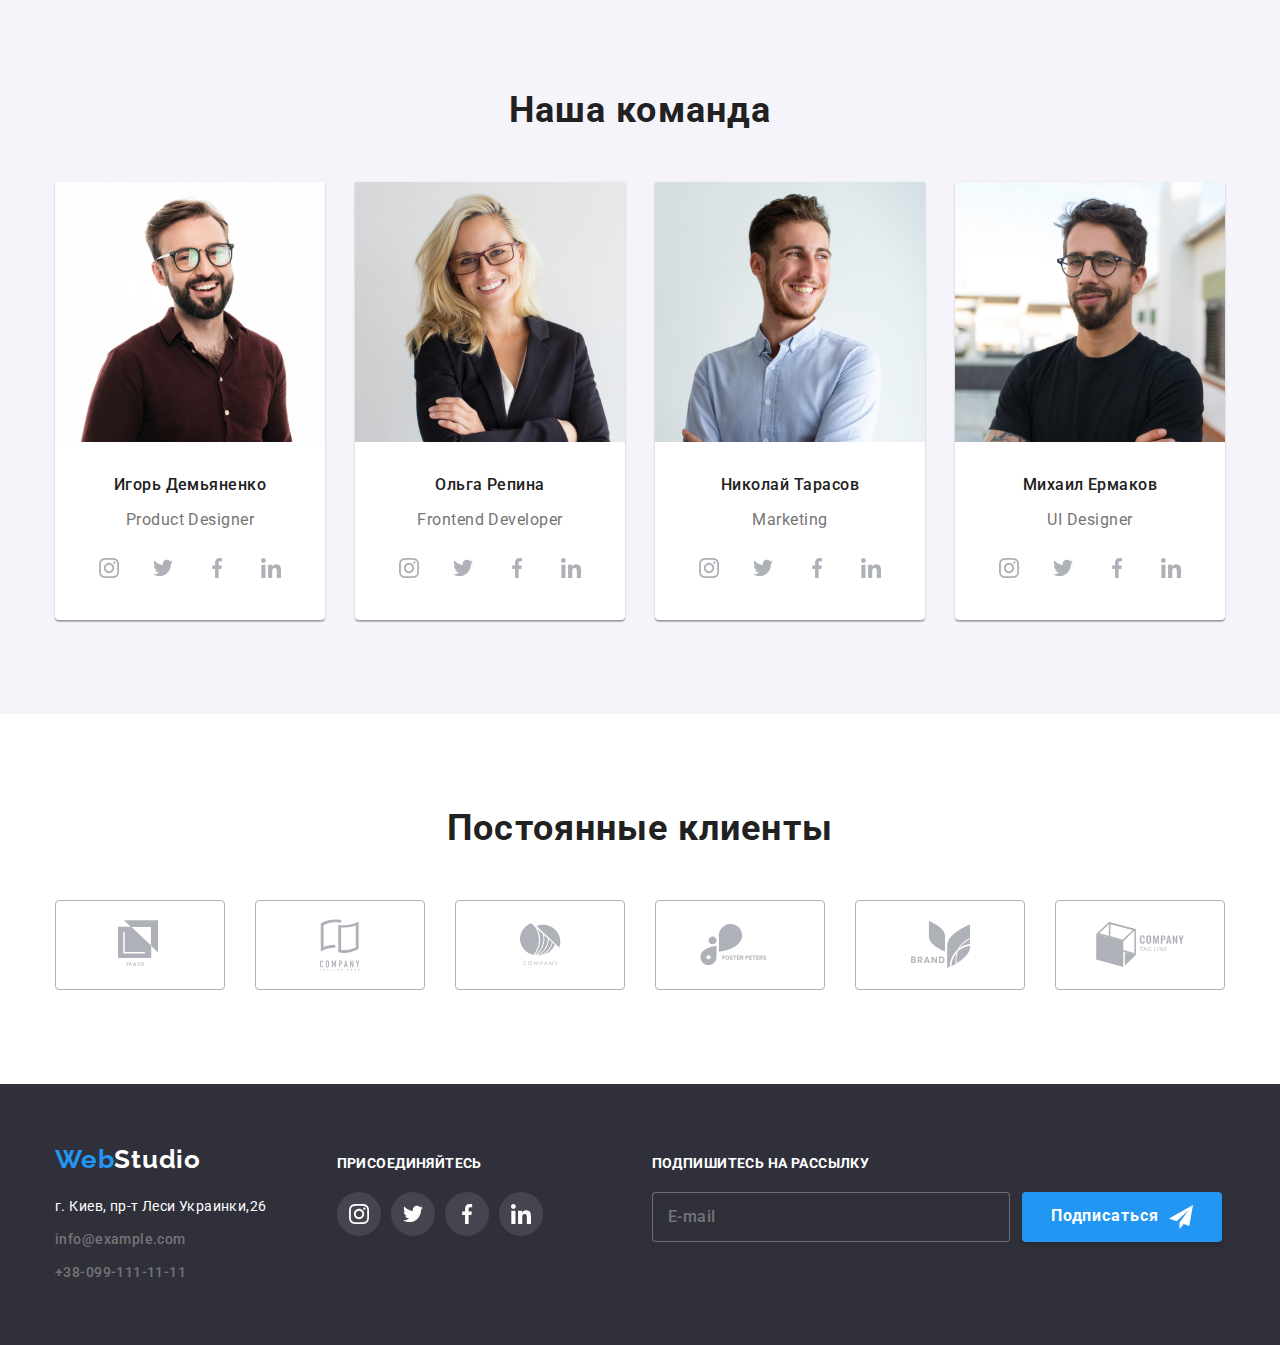
==== commit 6f2d9f26: "*" ====
--- a/index.html
+++ b/index.html
@@ -4,23 +4,23 @@
     <meta charset="UTF-8" />
     <meta name="viewport" content="width=, initial-scale=1.0" />
     <title>Студия</title>
-    <link rel="stylesheet" href="./sass/base/_normalize.scss" />
+    <!-- <link rel="stylesheet" href="./sass/base/_normalize.scss" /> -->
     <link rel="preconnect" href="https://fonts.gstatic.com" />
     <link
       href="https://fonts.googleapis.com/css2?family=Raleway:wght@700&family=Roboto:wght@400;500;700;900&display=swap"
       rel="stylesheet"
     />
 
-    <link rel="stylesheet" href="/css/main.css" />
+    <link rel="stylesheet" href="css/main.min.css" />
   </head>
   <body>
-    <!-- Шапка -->
+    <!--Шапка-->
 
     <header>
       <div class="container nav">
-        <a class="logo header" href="#" lang="en">
-          <span class="web">Web</span>Studio
-        </a>
+        <a class="logo header" href="#" lang="en"
+          ><span class="web">Web</span>Studio</a
+        >
         <ul class="nav-link">
           <li class="header-item">
             <a class="header-link current" href="./index.html">Студия</a>
@@ -53,7 +53,7 @@
       </div>
     </header>
 
-    <!-- Hero -->
+    <!--Герой-->
 
     <main>
       <section class="hero-section">
@@ -143,7 +143,7 @@
         </div>
       </section>
 
-      <!-- особенности -->
+      <!--особенности-->
 
       <section class="features">
         <div class="container">
@@ -201,7 +201,7 @@
         </div>
       </section>
 
-      <!--чем мы занимаемся -->
+      <!--чем мы занимаемся-->
 
       <section class="about-company">
         <div class="container company">
@@ -554,6 +554,6 @@
         </div>
       </div>
     </footer>
-    <script src="/js/modal.js"></script>
+    <script src="./js/modal.js"></script>
   </body>
 </html>
--- a/css/main.min.css
+++ b/css/main.min.css
@@ -0,0 +1,2 @@
+html{line-height:1.15;-webkit-text-size-adjust:100%}body{margin:0}main{display:block}h1{font-size:2em;margin:0.67em 0}hr{-webkit-box-sizing:content-box;box-sizing:content-box;height:0;overflow:visible}pre{font-family:monospace, monospace;font-size:1em}a{background-color:transparent}abbr[title]{border-bottom:none;text-decoration:underline;-webkit-text-decoration:underline dotted;text-decoration:underline dotted}b,strong{font-weight:bolder}code,kbd,samp{font-family:monospace, monospace;font-size:1em}small{font-size:80%}sub,sup{font-size:75%;line-height:0;position:relative;vertical-align:baseline}sub{bottom:-0.25em}sup{top:-0.5em}img{border-style:none}button,input,optgroup,select,textarea{font-family:inherit;font-size:100%;line-height:1.15;margin:0}button,input{overflow:visible}button,select{text-transform:none}button,[type="button"],[type="reset"],[type="submit"]{-webkit-appearance:button}button::-moz-focus-inner,[type="button"]::-moz-focus-inner,[type="reset"]::-moz-focus-inner,[type="submit"]::-moz-focus-inner{border-style:none;padding:0}button:-moz-focusring,[type="button"]:-moz-focusring,[type="reset"]:-moz-focusring,[type="submit"]:-moz-focusring{outline:1px dotted ButtonText}fieldset{padding:0.35em 0.75em 0.625em}legend{-webkit-box-sizing:border-box;box-sizing:border-box;color:inherit;display:table;max-width:100%;padding:0;white-space:normal}progress{vertical-align:baseline}textarea{overflow:auto}[type="checkbox"],[type="radio"]{-webkit-box-sizing:border-box;box-sizing:border-box;padding:0}[type="number"]::-webkit-inner-spin-button,[type="number"]::-webkit-outer-spin-button{height:auto}[type="search"]{-webkit-appearance:textfield;outline-offset:-2px}[type="search"]::-webkit-search-decoration{-webkit-appearance:none}::-webkit-file-upload-button{-webkit-appearance:button;font:inherit}details{display:block}summary{display:list-item}template{display:none}[hidden]{display:none}html *,*::before,*::after{-webkit-box-sizing:border-box;box-sizing:border-box}ul{margin:0px;-webkit-padding-start:0px;padding-inline-start:0px}body{font-family:Roboto, sans-serif;font-style:normal;margin-left:auto;margin-right:auto}a{text-decoration:none}li{list-style:none}button{cursor:pointer}.container{width:1200px;padding-left:15px;padding-right:15px;margin-left:auto;margin-right:auto}textarea{resize:none}textarea::-webkit-input-placeholder{color:rgba(117,117,117,0.5)}textarea:-ms-input-placeholder{color:rgba(117,117,117,0.5)}textarea::-ms-input-placeholder{color:rgba(117,117,117,0.5)}textarea::placeholder{color:rgba(117,117,117,0.5)}.visually-hidden{position:absolute;clip:rect(0 0 0 0);width:1px;height:1px;margin:-1px}.logo{font-family:raleway;font-weight:700;font-size:26px;line-height:1.19;letter-spacing:0.03em;color:#000}.logo.header{margin-right:93px}.header-section .logo{color:#000}.footer-section .logo{color:#fff}.logo .web{color:#2196f3}header{border-bottom:1px solid #ececec}.container.nav{display:-webkit-box;display:-ms-flexbox;display:flex;-webkit-box-align:center;-ms-flex-align:center;align-items:center}.nav-link,.connection{display:-webkit-box;display:-ms-flexbox;display:flex;padding:0px;margin:0px}.nav-link :not(:last-child){padding-right:50px}.header-link{position:relative;-webkit-transition:250ms cubic-bezier(0.4, 0, 0.2, 1);transition:250ms cubic-bezier(0.4, 0, 0.2, 1);-webkit-transition-property:color;transition-property:color;display:block;padding-bottom:32px;padding-top:32px;font-weight:500;font-size:14px;line-height:1.14;letter-spacing:0.02em;color:#212121}.header-link:focus,.header-link:hover{color:#2196f3}.header-link.current{color:#2196f3}.header-link.current::after{content:"";position:absolute;left:0;bottom:-1px;width:100%;height:5px;border-radius:2px;display:block;background-color:#2196f3}.contacts{font-weight:500;font-size:14px}.contacts .header-tel{-webkit-transition:250ms cubic-bezier(0.4, 0, 0.2, 1);transition:250ms cubic-bezier(0.4, 0, 0.2, 1);-webkit-transition-property:color;transition-property:color;display:-webkit-box;display:-ms-flexbox;display:flex;padding-bottom:39.5px;padding-top:39.5px;line-height:1.14;letter-spacing:0.02em;color:#757575}.contacts .header-mail{-webkit-transition:250ms cubic-bezier(0.4, 0, 0.2, 1);transition:250ms cubic-bezier(0.4, 0, 0.2, 1);-webkit-transition-property:color;transition-property:color;display:-webkit-box;display:-ms-flexbox;display:flex;padding-bottom:39.5px;padding-top:39.5px;margin-left:288px;line-height:1.14;letter-spacing:0.02em;color:#757575}.contacts .header-mail:hover,.contacts .header-mail:focus{color:#2196f3}.header-mail{width:161px;height:16px;-webkit-box-align:center;-ms-flex-align:center;align-items:center;-webkit-box-pack:center;-ms-flex-pack:center;justify-content:center;color:#757575}.mail-icon{width:16px;height:12px;margin-right:10px;fill:currentColor}.header-tel{width:142px;height:16px;-webkit-box-align:center;-ms-flex-align:center;align-items:center;-webkit-box-pack:center;-ms-flex-pack:center;justify-content:center;color:#757575}.header-tel:hover,.header-tel:focus{color:#2196f3}.tel-icon{width:10px;height:16px;margin-right:10px;fill:currentColor}.port-section{padding-top:81px;padding-bottom:94px}.btn-container{display:-webkit-box;display:-ms-flexbox;display:flex;-webkit-box-pack:center;-ms-flex-pack:center;justify-content:center;padding-bottom:50px}.btn-container :not(:last-child){margin-right:8px}.port-link{font-weight:500;font-size:16px;line-height:1.62;text-align:center;letter-spacing:0.03em;border-radius:4px;background:#f5f4fa;outline:none;border:0;padding:6px 22px 6px 22px;-webkit-transition:250ms cubic-bezier(0.4, 0, 0.2, 1);transition:250ms cubic-bezier(0.4, 0, 0.2, 1);-webkit-transition-property:color, background, -webkit-box-shadow;transition-property:color, background, -webkit-box-shadow;transition-property:color, background, box-shadow;transition-property:color, background, box-shadow, -webkit-box-shadow}.port-link:focus,.port-link:hover{background:#2196f3;color:#fff;-webkit-box-shadow:0px 3px 1px rgba(0,0,0,0.1),0px 1px 2px rgba(0,0,0,0.08),0px 2px 2px rgba(0,0,0,0.12);box-shadow:0px 3px 1px rgba(0,0,0,0.1),0px 1px 2px rgba(0,0,0,0.08),0px 2px 2px rgba(0,0,0,0.12)}.port-box{padding:0px;display:-webkit-box;display:-ms-flexbox;display:flex;-ms-flex-wrap:wrap;flex-wrap:wrap}.port-container{display:block;cursor:pointer;-ms-flex-preferred-size:calc((100% / 3 - 30px) / 3);flex-basis:calc((100% / 3 - 30px) / 3);-webkit-transition:250ms cubic-bezier(0.4, 0, 0.2, 1);transition:250ms cubic-bezier(0.4, 0, 0.2, 1);-webkit-transition-property:-webkit-box-shadow;transition-property:-webkit-box-shadow;transition-property:box-shadow;transition-property:box-shadow, -webkit-box-shadow;margin-right:30px}.port-container:nth-child(-n+6){margin-bottom:30px}.port-container:nth-child(3n){margin-right:0px}.port-container :focus .card-text,.port-container :hover .card-text{-webkit-transform:translateY(0%);transform:translateY(0%)}.port-container:focus,.port-container:hover{-webkit-box-shadow:0px 1px 1px rgba(0,0,0,0.12),0px 4px 4px rgba(0,0,0,0.06),1px 4px 6px rgba(0,0,0,0.16);box-shadow:0px 1px 1px rgba(0,0,0,0.12),0px 4px 4px rgba(0,0,0,0.06),1px 4px 6px rgba(0,0,0,0.16)}.port-card{position:relative;width:368px;height:294px;overflow:hidden}.card-text{padding:63px 24px;margin:0px;font-weight:400;font-size:18px;line-height:1.55;letter-spacing:0.03em;color:#fff;display:-webkit-box;display:-ms-flexbox;display:flex;-webkit-box-align:center;-ms-flex-align:center;align-items:center;position:absolute;top:0;left:0;width:100%;height:100%;-webkit-transition:250ms cubic-bezier(0.4, 0, 0.2, 1);transition:250ms cubic-bezier(0.4, 0, 0.2, 1);-webkit-transition-property:-webkit-transform;transition-property:-webkit-transform;transition-property:transform;transition-property:transform, -webkit-transform;-webkit-transform:translateY(100%);transform:translateY(100%);background:rgba(33,150,243,0.9)}.title-container{padding:20px 24px 20px 24px;border-bottom:1px solid #eeeeee;border-left:1px solid #eeeeee;border-right:1px solid #eeeeee}.port-container .port-title{margin:0px;font-weight:700;font-size:18px;line-height:2;letter-spacing:0.06em;color:#212121}.port-container .port-text{margin:0px;font-weight:400;font-size:16px;line-height:1.87;letter-spacing:0.03em;color:#757575}.hero-section{padding-top:200px;padding-bottom:200px;margin:0 auto;max-width:1600px;background-color:#c4c4c4;background-image:-webkit-gradient(linear, left top, right top, from(rgba(47,48,58,0.4)), to(rgba(47,48,58,0.4))),url(.././photo/background.jpg);background-image:linear-gradient(to right, rgba(47,48,58,0.4), rgba(47,48,58,0.4)),url(.././photo/background.jpg)}.hero.container{display:-webkit-box;display:-ms-flexbox;display:flex;-webkit-box-align:center;-ms-flex-align:center;align-items:center;-webkit-box-orient:vertical;-webkit-box-direction:normal;-ms-flex-direction:column;flex-direction:column}.hero-title{font-weight:900;font-size:44px;line-height:1.36;text-align:center;letter-spacing:0.06em;text-transform:uppercase;color:#fff;margin:0px;padding-bottom:30px}.hero-button{font-weight:700;font-size:16px;line-height:1.87;text-align:center;-webkit-box-pack:center;-ms-flex-pack:center;justify-content:center;letter-spacing:0.06em;color:#fff;background:#2196f3;-webkit-box-shadow:0px 4px 4px rgba(0,0,0,0.15);box-shadow:0px 4px 4px rgba(0,0,0,0.15);border-radius:4px;border:0;outline:none;width:200px;height:50px}.backdrop{position:fixed;top:0;left:0;z-index:1;width:100%;height:100%;background:rgba(0,0,0,0.2);-webkit-transition:250ms cubic-bezier(0.4, 0, 0.2, 1);transition:250ms cubic-bezier(0.4, 0, 0.2, 1)}.backdrop.is-hidden{opacity:0;pointer-events:none}.modal{position:absolute;top:50%;left:50%;width:528px;height:581px;background-color:#fff;-webkit-transform:translate(-50%, -50%);transform:translate(-50%, -50%)}.close-button{position:absolute;top:0;right:0;-webkit-box-align:center;-ms-flex-align:center;align-items:center;-webkit-box-pack:center;-ms-flex-pack:center;justify-content:center;-webkit-box-sizing:border-box;box-sizing:border-box;margin:8px 8px;width:30px;height:30px;border-radius:50%;background:#ffffff;border:1px solid rgba(0,0,0,0.1);-webkit-transition:250ms cubic-bezier(0.4, 0, 0.2, 1);transition:250ms cubic-bezier(0.4, 0, 0.2, 1)}.close-box :focus,.close-box :hover{fill:#2196f3;color:#2196f3}.title-box{display:-webkit-box;display:-ms-flexbox;display:flex;-webkit-box-align:center;-ms-flex-align:center;align-items:center;-webkit-box-pack:center;-ms-flex-pack:center;justify-content:center;width:448px;height:23px;margin:40px 40px 2px 40px}.modal-title{font-weight:700;font-size:20px;line-height:1.15px;text-align:center;letter-spacing:0.03em;color:#212121;margin:0}.inputs{margin:12px 40px 20px 40px}.label{position:relative;margin-top:28px}.svg{position:absolute;top:50%;left:12px;-webkit-transform:translateY(-50%);transform:translateY(-50%)}.input-text{position:absolute;top:-10px;left:0;-webkit-transform:translateY(-50%);transform:translateY(-50%);font-weight:normal;font-size:12px;line-height:1.16;letter-spacing:0.01em;color:#757575}.input{width:448px;height:40px;padding:12px 42px;border:1px solid rgba(33,33,33,0.2);-webkit-box-sizing:border-box;box-sizing:border-box;border-radius:4px;outline:none;font-weight:normal;font-size:12px;line-height:1.16px;letter-spacing:0.01em;color:#757575;-webkit-transition:250ms cubic-bezier(0.4, 0, 0.2, 1);transition:250ms cubic-bezier(0.4, 0, 0.2, 1)}.input:focus{border-color:#2196f3}.input:focus+.svg{fill:#2196f3}.input.comments{width:448px;height:120px;padding:12px 16px;font-size:12px;line-height:1.16}.policy-box{position:relative;display:-webkit-box;display:-ms-flexbox;display:flex;-webkit-box-pack:center;-ms-flex-pack:center;justify-content:center;-webkit-box-align:center;-ms-flex-align:center;align-items:center}.svg-policy{width:16px;height:15px;position:relative;left:2px;-webkit-transition:250ms cubic-bezier(0.4, 0, 0.2, 1);transition:250ms cubic-bezier(0.4, 0, 0.2, 1);opacity:0;color:#fff;background-color:#2196f3;border-radius:3px}.checkbox:checked ~ .checkbox-icon{opacity:0}.checkbox:checked ~ .svg-policy{opacity:1}.checkbox-icon{position:relative;left:-14px;-webkit-transition:250ms cubic-bezier(0.4, 0, 0.2, 1);transition:250ms cubic-bezier(0.4, 0, 0.2, 1);cursor:pointer;width:16px;height:15px;border:2px solid #212121;border-radius:3px}.policy-text{margin:0;font-weight:normal;font-size:14px;line-height:1.71;letter-spacing:0.03em;cursor:pointer;color:#757575}.policy-link{color:#2196f3;border-bottom:1px solid #2196f3}.modal-button{display:-webkit-box;display:-ms-flexbox;display:flex;-webkit-box-pack:center;-ms-flex-pack:center;justify-content:center;-webkit-box-align:center;-ms-flex-align:center;align-items:center;width:200px;height:50px;margin:30px 164px 37px 164px;background:#2196f3;-webkit-box-shadow:0px 4px 4px rgba(0,0,0,0.15);box-shadow:0px 4px 4px rgba(0,0,0,0.15);border-radius:4px;border:none;font-weight:bold;font-size:16px;line-height:18.7px;display:flex;align-items:center;text-align:center;letter-spacing:0.06em;color:#fff}.features{padding-top:94px}.features-container{display:-webkit-box;display:-ms-flexbox;display:flex;-ms-flex-wrap:wrap;flex-wrap:wrap;padding:0px}.features-item{margin-right:30px;width:270;-ms-flex-preferred-size:calc(100% / 4 - 23px);flex-basis:calc(100% / 4 - 23px)}.features-container :last-of-type{margin-right:0px}.features-title{font-size:14px;letter-spacing:0.03em;font-weight:700;line-height:1.14;text-transform:uppercase;color:#212121;margin-top:0px;margin-bottom:0px;margin-top:30px}.features-text{font-size:14px;letter-spacing:0.03em;font-weight:400;line-height:1.71;color:#757575;margin:0px;margin-top:10px}.features-icon{display:-webkit-box;display:-ms-flexbox;display:flex;-webkit-box-pack:center;-ms-flex-pack:center;justify-content:center;-webkit-box-align:center;-ms-flex-align:center;align-items:center;height:120px;background-color:#f5f4fa}.about-company{padding-top:94px;padding-bottom:94px}.about-main{display:-webkit-box;display:-ms-flexbox;display:flex;-webkit-box-align:center;-ms-flex-align:center;align-items:center;padding:0px}.about-main>:not(:last-child){margin-right:30px}.about-title{font-weight:700;font-size:36px;line-height:1.16;text-align:center;letter-spacing:0.03em;color:#212121;margin:0px;padding-bottom:50px}.photo-box{position:relative;width:370px;height:294px}.text-box{position:absolute;bottom:0;left:0;display:-webkit-box;display:-ms-flexbox;display:flex;-webkit-box-pack:center;-ms-flex-pack:center;justify-content:center;-webkit-box-align:center;-ms-flex-align:center;align-items:center;width:370px;height:70px;background:rgba(47,48,58,0.8)}.about-text{margin:0;display:-webkit-box;display:-ms-flexbox;display:flex;font-weight:500;font-size:14px;line-height:1.14;letter-spacing:0.03em;text-transform:uppercase;color:#fff}.our-command{background-color:#f5f4fa;padding-top:94px;padding-bottom:94px}.wrk-section{display:-webkit-box;display:-ms-flexbox;display:flex;-webkit-box-pack:center;-ms-flex-pack:center;justify-content:center}.cmd-title{padding-bottom:50px;margin:0px;font-weight:700;font-size:36px;line-height:1.16;text-align:center;letter-spacing:0.03em;color:#212121}.wrk-container{background:#fff;-webkit-box-shadow:0px 1px 3px rgba(0,0,0,0.12),0px 1px 1px rgba(0,0,0,0.14),0px 2px 1px rgba(0,0,0,0.2);box-shadow:0px 1px 3px rgba(0,0,0,0.12),0px 1px 1px rgba(0,0,0,0.14),0px 2px 1px rgba(0,0,0,0.2);border-radius:0px 0px 4px 4px}.wrk-name{margin:30px auto 10px auto;text-align:center;font-weight:500;font-size:16px;line-height:1.18;letter-spacing:0.03em;color:#212121}.wrk-place{text-align:center;font-weight:400;font-size:16px;line-height:1.18;text-align:center;letter-spacing:0.03em;color:#757575}.wrk-container{margin-right:30px}.wrk-container:last-child{margin-right:0px}.icon-box{display:-webkit-box;display:-ms-flexbox;display:flex;-webkit-box-pack:center;-ms-flex-pack:center;justify-content:center;margin-bottom:30px}.icon-box :not(:last-child){margin-right:10px}.link-icon{display:-webkit-inline-box;display:-ms-inline-flexbox;display:inline-flex;-webkit-box-pack:center;-ms-flex-pack:center;justify-content:center;-webkit-box-align:center;-ms-flex-align:center;align-items:center;width:44px;height:44px;border-radius:50%;background-color:#fff;color:#afb1b8;-webkit-transition:250ms cubic-bezier(0.4, 0, 0.2, 1);transition:250ms cubic-bezier(0.4, 0, 0.2, 1);-webkit-transition-property:color, background-color;transition-property:color, background-color}.link-icon:focus,.link-icon:hover{background-color:#2196f3;color:#fff}.svg-icon{width:20px;height:20px;fill:currentColor}.clients-section{padding-top:94px;padding-bottom:94px}.clients-title{font-weight:700;font-size:36px;line-height:1.16;text-align:center;letter-spacing:0.03em;color:#212121;padding-bottom:50px;margin:0px}.clients-box{display:-webkit-box;display:-ms-flexbox;display:flex;-webkit-box-pack:center;-ms-flex-pack:center;justify-content:center}.client-list:nth-child(-n+5){margin-right:30px}.client-link{-webkit-transition:250ms cubic-bezier(0.4, 0, 0.2, 1);transition:250ms cubic-bezier(0.4, 0, 0.2, 1);-webkit-transition-property:color, border-color;transition-property:color, border-color;width:170px;height:90px;border-color:#afb1b8;color:#afb1b8;border:1px solid;border-radius:4px;display:-webkit-box;display:-ms-flexbox;display:flex;-webkit-box-pack:center;-ms-flex-pack:center;justify-content:center;-webkit-box-align:center;-ms-flex-align:center;align-items:center;outline:none}.client-link:hover,.client-link:focus{color:#2196f3;border-color:#2196f3}.client-icon{fill:currentColor}.logo.footer{margin:0px}.container.footer{display:-webkit-box;display:-ms-flexbox;display:flex}.footer-section{background-color:#2f303a;padding-bottom:60px;padding-top:60px}.contacts .footer-tel{line-height:1.71;letter-spacing:0.03em;color:#757575}.contacts .footer-mail{line-height:1.71;letter-spacing:0.03em;color:#757575}.address{font-style:inherit;font-weight:400;font-size:14px;line-height:1.71;letter-spacing:0.03em;color:#fff;margin:0px}.contacts.footer{padding-top:9px}.ftr-address{padding-top:20px}.enjoy{font-weight:700;font-size:14px;line-height:1.14;letter-spacing:0.03em;text-transform:uppercase;color:#fff;padding-bottom:20px;margin:0px}.enjoy-box{margin-top:12px;margin-left:70px}.svg-box{display:-webkit-box;display:-ms-flexbox;display:flex;-ms-flex-item-align:center;align-self:center}.svg-box :not(:last-child){margin-right:10px}.footer-icon{-webkit-transition:250ms cubic-bezier(0.4, 0, 0.2, 1);transition:250ms cubic-bezier(0.4, 0, 0.2, 1);-webkit-transition-property:background-color;transition-property:background-color;display:-webkit-box;display:-ms-flexbox;display:flex;-webkit-box-align:center;-ms-flex-align:center;align-items:center;-webkit-box-pack:center;-ms-flex-pack:center;justify-content:center;width:44px;height:44px;border-radius:50%;background:rgba(255,255,255,0.1);color:#fff}.footer-icon:hover,.footer-icon:focus{background-color:#2196f3}.svg-footer{width:20px;height:20px;fill:currentColor}.subscribe{margin-top:12px;margin-left:109px}.subscribe-input{font-weight:500;font-size:16px;line-height:12.5px;letter-spacing:0.03em;color:rgba(255,255,255,0.6);border:1px solid rgba(255,255,255,0.3);border-radius:4px;background-color:#2f303a;margin-right:12px;padding:16px 15px;height:50px;width:358px}.subscribe-btn{font-weight:700;font-size:16px;line-height:18.7px;display:-webkit-box;display:-ms-flexbox;display:flex;-webkit-box-align:center;-ms-flex-align:center;align-items:center;text-align:center;letter-spacing:0.06em;padding:10px 28px 10px 29px;color:#fff;background:#2196f3;-webkit-box-shadow:0px 4px 4px rgba(0,0,0,0.15);box-shadow:0px 4px 4px rgba(0,0,0,0.15);border-radius:4px;border:none;height:50px;width:200px}.form{display:-webkit-box;display:-ms-flexbox;display:flex;-webkit-box-align:center;-ms-flex-align:center;align-items:center;-webkit-box-pack:center;-ms-flex-pack:center;justify-content:center}.svg-subscribe{margin-left:10px;fill:currentColor}
+/*# sourceMappingURL=main.min.css.map */